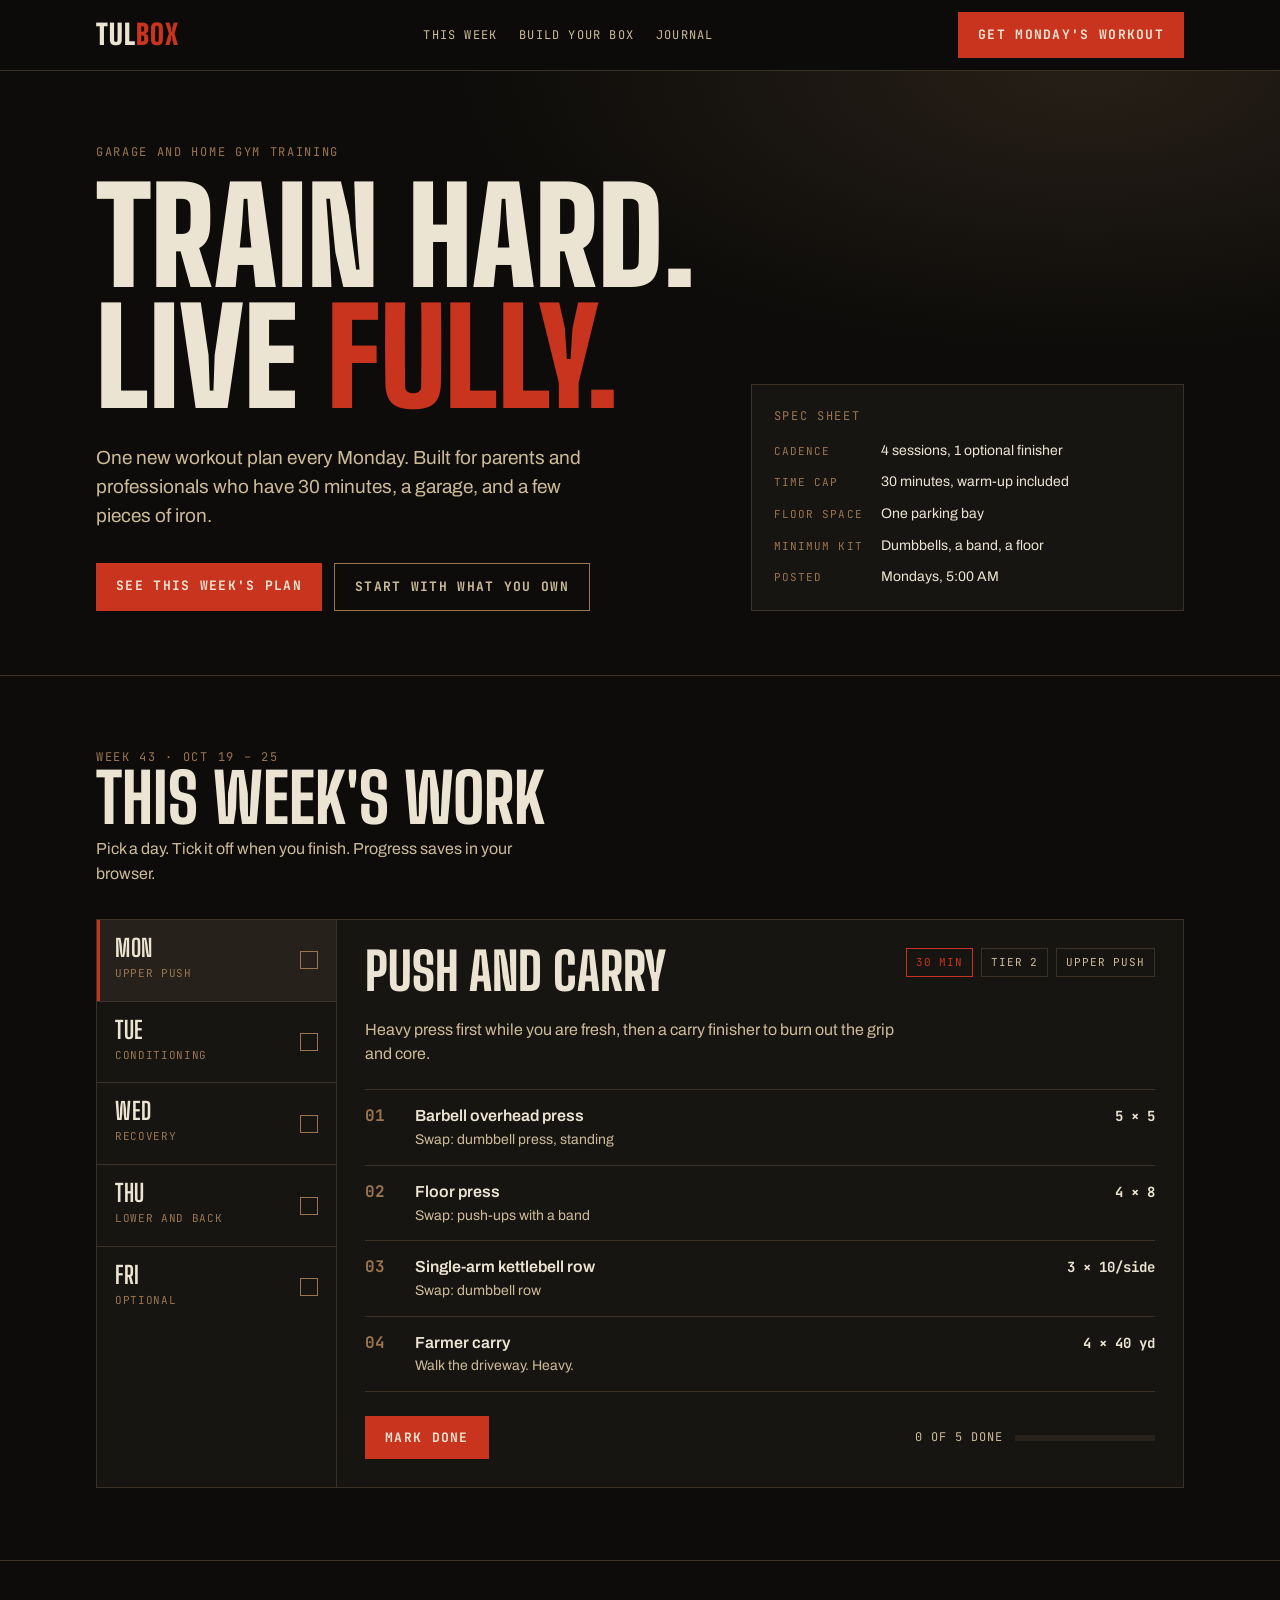
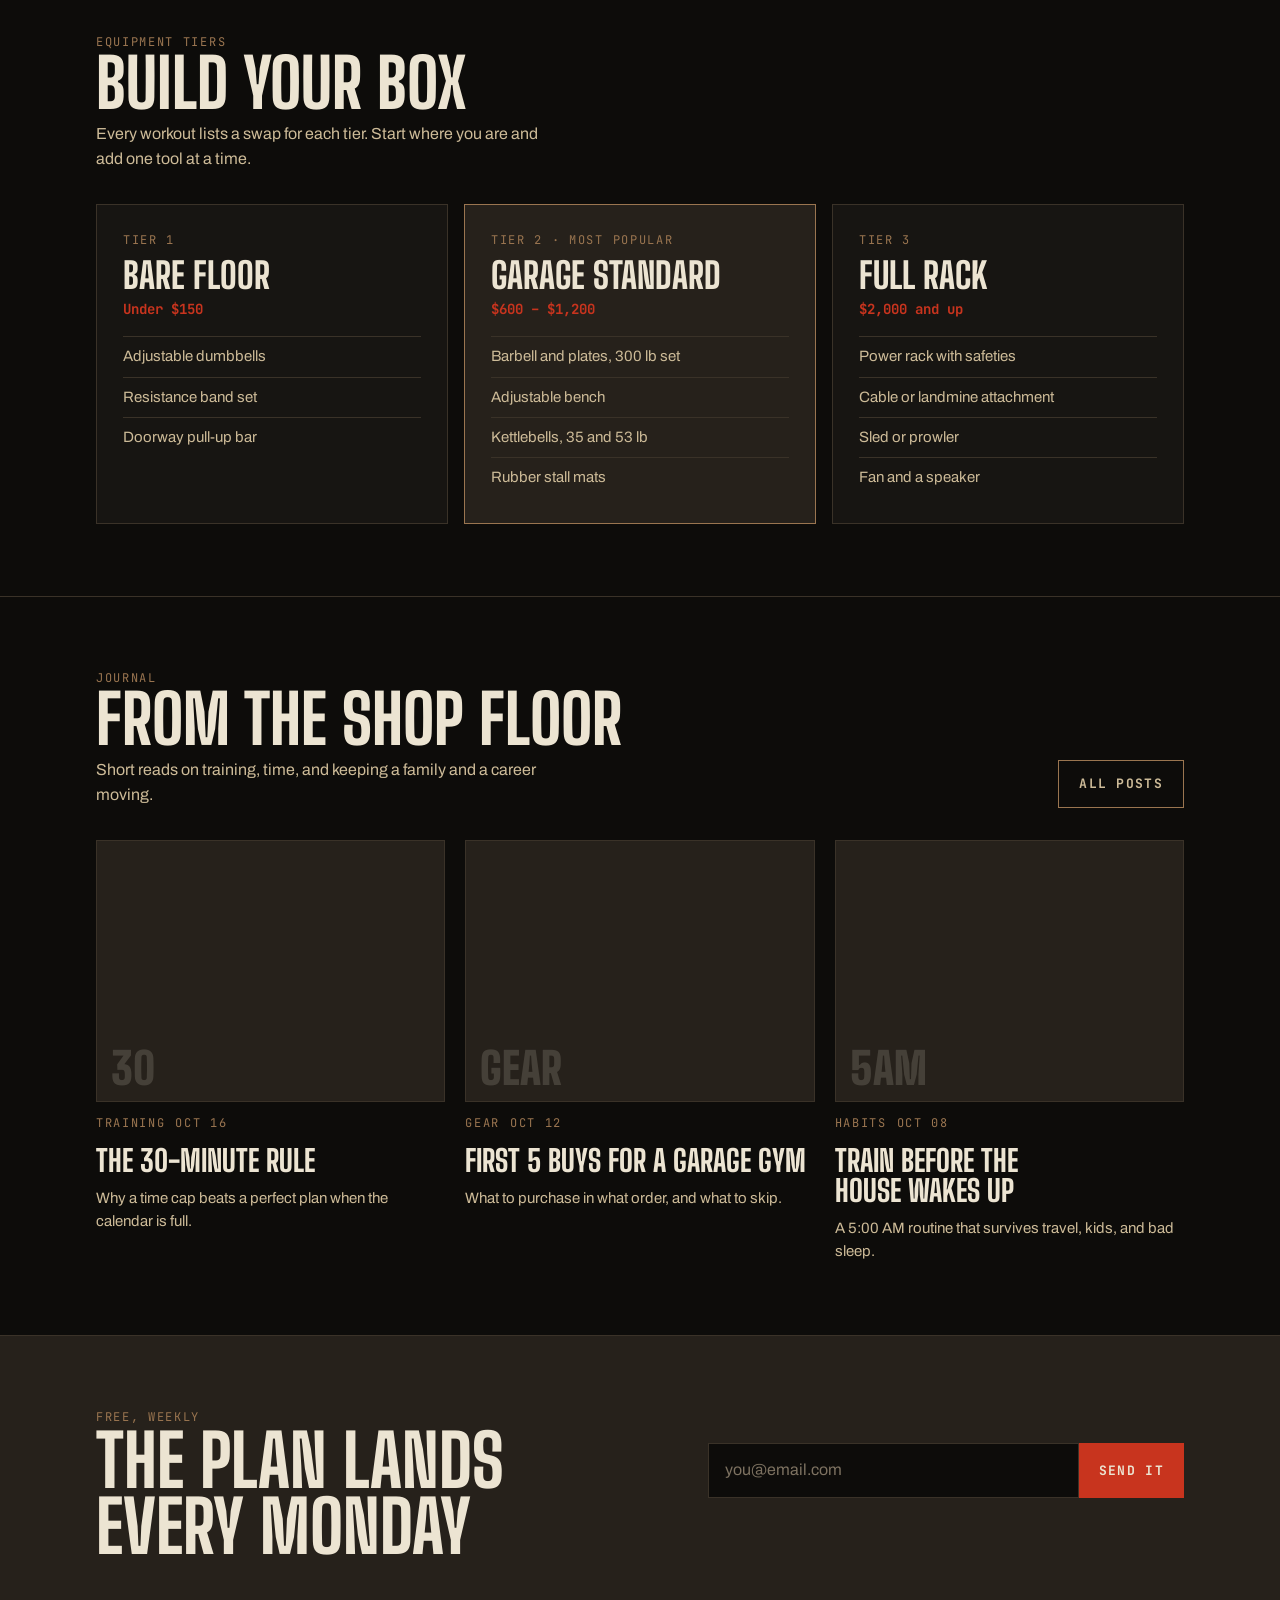
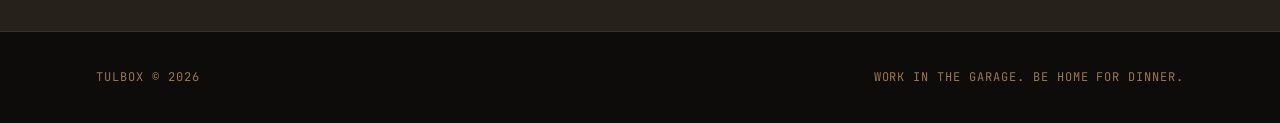
==== index.html @ aea4c3f9 "Add files via upload" ====
<!doctype html>
<html lang="en">
<head>
<meta charset="utf-8">
<meta name="viewport" content="width=device-width, initial-scale=1">
<title>TULBOX</title>
<meta name="description" content="Garage and home gym workouts for busy parents and professionals. A new plan every Monday.">
<link rel="stylesheet" href="https://fonts.googleapis.com/css2?family=Big+Shoulders+Display:wght@700;800;900&family=Archivo:wght@400;500;600&family=JetBrains+Mono:wght@500;700&display=swap">
<link rel="stylesheet" href="style.css">
</head>
<body>
<nav>
  <div class="wrap">
    <a class="logo" href="#top">TUL<span>BOX</span></a>
    <div class="links">
      <a href="#workouts">This week</a>
      <a href="#gear">Build your box</a>
      <a href="#journal">Journal</a>
    </div>
    <a class="btn" href="#join">Get Monday's workout</a>
  </div>
</nav>

<header class="hero" id="top">
  <div class="wrap grid">
    <div>
      <div class="eyebrow">Garage and home gym training</div>
      <h1 style="margin-top:14px">Train hard.<br>Live <em>fully.</em></h1>
      <p class="lead">One new workout plan every Monday. Built for parents and professionals who have 30 minutes, a garage, and a few pieces of iron.</p>
      <div class="cta">
        <a class="btn" href="#workouts">See this week's plan</a>
        <a class="btn ghost" href="#gear">Start with what you own</a>
      </div>
    </div>
    <aside class="spec" aria-label="How a week works">
      <div class="eyebrow">Spec sheet</div>
      <dl>
        <dt>Cadence</dt><dd>4 sessions, 1 optional finisher</dd>
        <dt>Time cap</dt><dd>30 minutes, warm-up included</dd>
        <dt>Floor space</dt><dd>One parking bay</dd>
        <dt>Minimum kit</dt><dd>Dumbbells, a band, a floor</dd>
        <dt>Posted</dt><dd>Mondays, 5:00 AM</dd>
      </dl>
    </aside>
  </div>
</header>

<section id="workouts">
  <div class="wrap">
    <div class="head">
      <div>
        <div class="eyebrow" id="weekLabel">Week plan</div>
        <h2>This week's work</h2>
        <p>Pick a day. Tick it off when you finish. Progress saves in your browser.</p>
      </div>
    </div>
    <div class="board">
      <div class="days" role="tablist" aria-label="Workout days" id="days"></div>
      <div class="panel" id="panel" role="tabpanel"></div>
    </div>
  </div>
</section>

<section id="gear">
  <div class="wrap">
    <div class="head">
      <div>
        <div class="eyebrow">Equipment tiers</div>
        <h2>Build your box</h2>
        <p>Every workout lists a swap for each tier. Start where you are and add one tool at a time.</p>
      </div>
    </div>
    <div class="tiers">
      <article class="tier">
        <div class="eyebrow">Tier 1</div>
        <h3>Bare floor</h3>
        <div class="price">Under $150</div>
        <ul><li>Adjustable dumbbells</li><li>Resistance band set</li><li>Doorway pull-up bar</li></ul>
      </article>
      <article class="tier feat">
        <div class="eyebrow">Tier 2 · Most popular</div>
        <h3>Garage standard</h3>
        <div class="price">$600 – $1,200</div>
        <ul><li>Barbell and plates, 300 lb set</li><li>Adjustable bench</li><li>Kettlebells, 35 and 53 lb</li><li>Rubber stall mats</li></ul>
      </article>
      <article class="tier">
        <div class="eyebrow">Tier 3</div>
        <h3>Full rack</h3>
        <div class="price">$2,000 and up</div>
        <ul><li>Power rack with safeties</li><li>Cable or landmine attachment</li><li>Sled or prowler</li><li>Fan and a speaker</li></ul>
      </article>
    </div>
  </div>
</section>

<section id="journal">
  <div class="wrap">
    <div class="head">
      <div>
        <div class="eyebrow">Journal</div>
        <h2>From the shop floor</h2>
        <p>Short reads on training, time, and keeping a family and a career moving.</p>
      </div>
      <a class="btn ghost" href="#journal">All posts</a>
    </div>
    <div class="posts" id="posts"></div>
  </div>
</section>

<section class="signup" id="join">
  <div class="wrap grid">
    <div>
      <div class="eyebrow">Free, weekly</div>
      <h2>The plan lands every Monday</h2>
    </div>
    <form id="form">
      <input type="email" id="email" placeholder="you@email.com" aria-label="Email address" required>
      <button class="btn" type="submit">Send it</button>
      <div class="msg" id="msg" role="status"></div>
    </form>
  </div>
</section>

<footer>
  <div class="wrap"><span>TULBOX © 2026</span><span>Work in the garage. Be home for dinner.</span></div>
</footer>
<script src="content/week.js"></script>
<script src="content/posts.js"></script>
<script src="app.js"></script>
</body>
</html>
---- style.css ----
/* Layout: dark single-theme workshop. Sticky nav, big stacked wordmark hero, interactive weekly board, gear tiers, journal grid. Edit the WEEK and POSTS arrays in the script to change content. */
:root{
  --black:#0d0c0a;
  --char:#171512;
  --soil:#26211b;
  --line:#3a3228;
  --clay:#9a7550;
  --sand:#cdbb98;
  --bone:#ece4d2;
  --red:#c8341e;
  --display:'Big Shoulders Display','Arial Narrow',Impact,sans-serif;
  --body:'Archivo',system-ui,-apple-system,'Segoe UI',sans-serif;
  --mono:'JetBrains Mono',ui-monospace,Consolas,monospace;
  color-scheme:dark;
}
*{box-sizing:border-box}
html{scroll-behavior:smooth}
body{background:var(--black);color:var(--bone);font-family:var(--body);font-size:16px;line-height:1.55;margin:0}
a{color:inherit}
.wrap{max-width:1120px;margin:0 auto;padding-left:max(16px,env(safe-area-inset-left,0px));padding-right:max(16px,env(safe-area-inset-right,0px))}
:focus-visible{outline:2px solid var(--red);outline-offset:3px}
.eyebrow{font-family:var(--mono);font-size:12px;letter-spacing:.14em;text-transform:uppercase;color:var(--clay)}
h1,h2,h3{font-family:var(--display);text-transform:uppercase;line-height:.92;margin:0;text-wrap:balance;font-weight:800}

/* nav */
nav{position:sticky;top:env(safe-area-inset-top,0px);z-index:10;background:rgba(13,12,10,.92);backdrop-filter:blur(8px);border-bottom:1px solid var(--line)}
nav .wrap{display:flex;align-items:center;justify-content:space-between;gap:16px;padding-block:12px;flex-wrap:wrap}
.logo{font-family:var(--display);font-weight:900;font-size:28px;letter-spacing:.04em;text-decoration:none}
.logo span{color:var(--red)}
.links{display:flex;gap:22px;flex-wrap:wrap}
.links a{font-family:var(--mono);font-size:12px;letter-spacing:.1em;text-transform:uppercase;text-decoration:none;color:var(--sand)}
.links a:hover{color:var(--bone)}
.btn{display:inline-block;background:var(--red);color:var(--bone);font-family:var(--mono);font-weight:700;font-size:13px;letter-spacing:.1em;text-transform:uppercase;text-decoration:none;padding:13px 20px;border:0;cursor:pointer}
.btn:hover{background:#e0412a}
.btn.ghost{background:transparent;border:1px solid var(--clay);color:var(--sand)}
.btn.ghost:hover{background:var(--soil)}

/* hero */
.hero{padding-block:72px 64px;border-bottom:1px solid var(--line);background:
  radial-gradient(900px 400px at 85% 0%,rgba(154,117,80,.18),transparent 70%),var(--black)}
.hero .grid{display:grid;grid-template-columns:1.4fr 1fr;gap:48px;align-items:end}
.hero h1{font-size:clamp(56px,11vw,132px);font-weight:900}
.hero h1 em{font-style:normal;color:var(--red)}
.hero p.lead{font-size:19px;color:var(--sand);max-width:46ch;margin:24px 0 32px}
.cta{display:flex;gap:12px;flex-wrap:wrap}
.spec{border:1px solid var(--line);background:var(--char);padding:22px;min-width:0}
.spec dl{margin:14px 0 0;display:grid;grid-template-columns:auto 1fr;gap:10px 18px;font-size:14px}
.spec dt{font-family:var(--mono);font-size:11px;letter-spacing:.1em;text-transform:uppercase;color:var(--clay);padding-top:3px}
.spec dd{margin:0}

section{padding-block:72px;border-bottom:1px solid var(--line)}
.head{display:flex;justify-content:space-between;align-items:end;gap:24px;flex-wrap:wrap;margin-bottom:32px}
.head h2{font-size:clamp(40px,6vw,68px)}
.head p{margin:8px 0 0;color:var(--sand);max-width:50ch}

/* workout board */
.board{display:grid;grid-template-columns:240px 1fr;border:1px solid var(--line);background:var(--char)}
.days{display:flex;flex-direction:column;border-right:1px solid var(--line);min-width:0}
.day{all:unset;box-sizing:border-box;cursor:pointer;display:flex;justify-content:space-between;align-items:center;gap:8px;padding:16px 18px;border-bottom:1px solid var(--line)}
.day:last-child{border-bottom:0}
.day:hover{background:var(--soil)}
.day[aria-selected="true"]{background:var(--soil);box-shadow:inset 3px 0 0 var(--red)}
.day:focus-visible{outline:2px solid var(--red);outline-offset:-2px}
.day b{font-family:var(--display);font-size:24px;letter-spacing:.03em;text-transform:uppercase;display:block;line-height:1}
.day small{font-family:var(--mono);font-size:11px;color:var(--clay);letter-spacing:.06em;text-transform:uppercase}
.tick{width:18px;height:18px;border:1.5px solid var(--clay);flex:none}
.day.done .tick{background:var(--red);border-color:var(--red)}
.panel{padding:28px;min-width:0}
.panel header{display:flex;justify-content:space-between;gap:16px;flex-wrap:wrap;align-items:start;margin-bottom:22px}
.panel h3{font-size:clamp(34px,5vw,52px)}
.meta{display:flex;gap:8px;flex-wrap:wrap}
.chip{font-family:var(--mono);font-size:11px;letter-spacing:.08em;text-transform:uppercase;border:1px solid var(--line);padding:5px 9px;color:var(--sand)}
.chip.hot{border-color:var(--red);color:var(--red)}
.note{color:var(--sand);max-width:60ch;margin:0 0 22px}
.moves{list-style:none;padding:0;margin:0;border-top:1px solid var(--line)}
.moves li{display:grid;grid-template-columns:36px 1fr auto;gap:14px;align-items:baseline;padding:14px 0;border-bottom:1px solid var(--line)}
.moves .n{font-family:var(--mono);font-weight:700;color:var(--clay)}
.moves .m{font-weight:600;min-width:0}
.moves .m span{display:block;font-weight:400;font-size:14px;color:var(--sand)}
.moves .rx{font-family:var(--mono);font-weight:700;font-size:14px;color:var(--bone);white-space:nowrap}
.foot{display:flex;justify-content:space-between;gap:16px;flex-wrap:wrap;align-items:center;margin-top:24px}
.week{display:flex;align-items:center;gap:12px;font-family:var(--mono);font-size:12px;letter-spacing:.08em;text-transform:uppercase;color:var(--sand)}
.bar{width:140px;height:6px;background:var(--soil)}
.bar i{display:block;height:100%;background:var(--red);width:0;transition:width .3s}

/* gear tiers */
.tiers{display:grid;grid-template-columns:repeat(auto-fit,minmax(240px,1fr));gap:16px}
.tier{background:var(--char);border:1px solid var(--line);padding:26px;min-width:0}
.tier h3{font-size:36px;margin:10px 0 6px}
.tier .price{font-family:var(--mono);color:var(--red);font-weight:700;font-size:14px}
.tier ul{margin:16px 0 0;padding:0;list-style:none;font-size:15px;color:var(--sand)}
.tier li{padding:8px 0;border-top:1px solid var(--line)}
.tier.feat{background:var(--soil);border-color:var(--clay)}

/* journal */
.posts{display:grid;grid-template-columns:repeat(auto-fit,minmax(260px,1fr));gap:20px}
.post{display:flex;flex-direction:column;gap:12px;text-decoration:none;min-width:0}
.thumb{aspect-ratio:4/3;max-width:100%;background:var(--soil);position:relative;overflow:hidden;border:1px solid var(--line)}
.thumb::after{content:attr(data-label);position:absolute;left:14px;bottom:12px;font-family:var(--display);font-weight:900;font-size:44px;text-transform:uppercase;color:rgba(236,228,210,.16);line-height:.9}
.post:hover .thumb{border-color:var(--red)}
.post h3{font-size:30px;line-height:1}
.post p{margin:0;color:var(--sand);font-size:15px}
.post .eyebrow{display:flex;gap:10px}

/* signup */
.signup{background:var(--soil)}
.signup .grid{display:grid;grid-template-columns:1.2fr 1fr;gap:40px;align-items:center}
.signup h2{font-size:clamp(40px,6vw,72px)}
form{display:flex;gap:0;flex-wrap:wrap}
input[type=email]{flex:1 1 220px;min-width:0;background:var(--black);border:1px solid var(--line);color:var(--bone);padding:14px 16px;font:inherit;border-radius:0}
input[type=email]::placeholder{color:#7d7261}
.msg{flex-basis:100%;font-family:var(--mono);font-size:12px;color:var(--sand);margin-top:10px;min-height:1.4em}
footer{padding-block:36px}
footer .wrap{display:flex;justify-content:space-between;gap:16px;flex-wrap:wrap;color:var(--clay);font-family:var(--mono);font-size:12px;letter-spacing:.08em;text-transform:uppercase}

@media (max-width:820px){
  .hero .grid,.signup .grid{grid-template-columns:1fr;gap:32px}
  .board{grid-template-columns:1fr}
  .days{flex-direction:row;overflow-x:auto;border-right:0;border-bottom:1px solid var(--line)}
  .day{flex:0 0 auto;min-width:112px;border-bottom:0;border-right:1px solid var(--line)}
  .day[aria-selected="true"]{box-shadow:inset 0 -3px 0 var(--red)}
  .panel{padding:20px 16px}
  .links{display:none}
}
@media (prefers-reduced-motion:reduce){html{scroll-behavior:auto}.bar i{transition:none}}
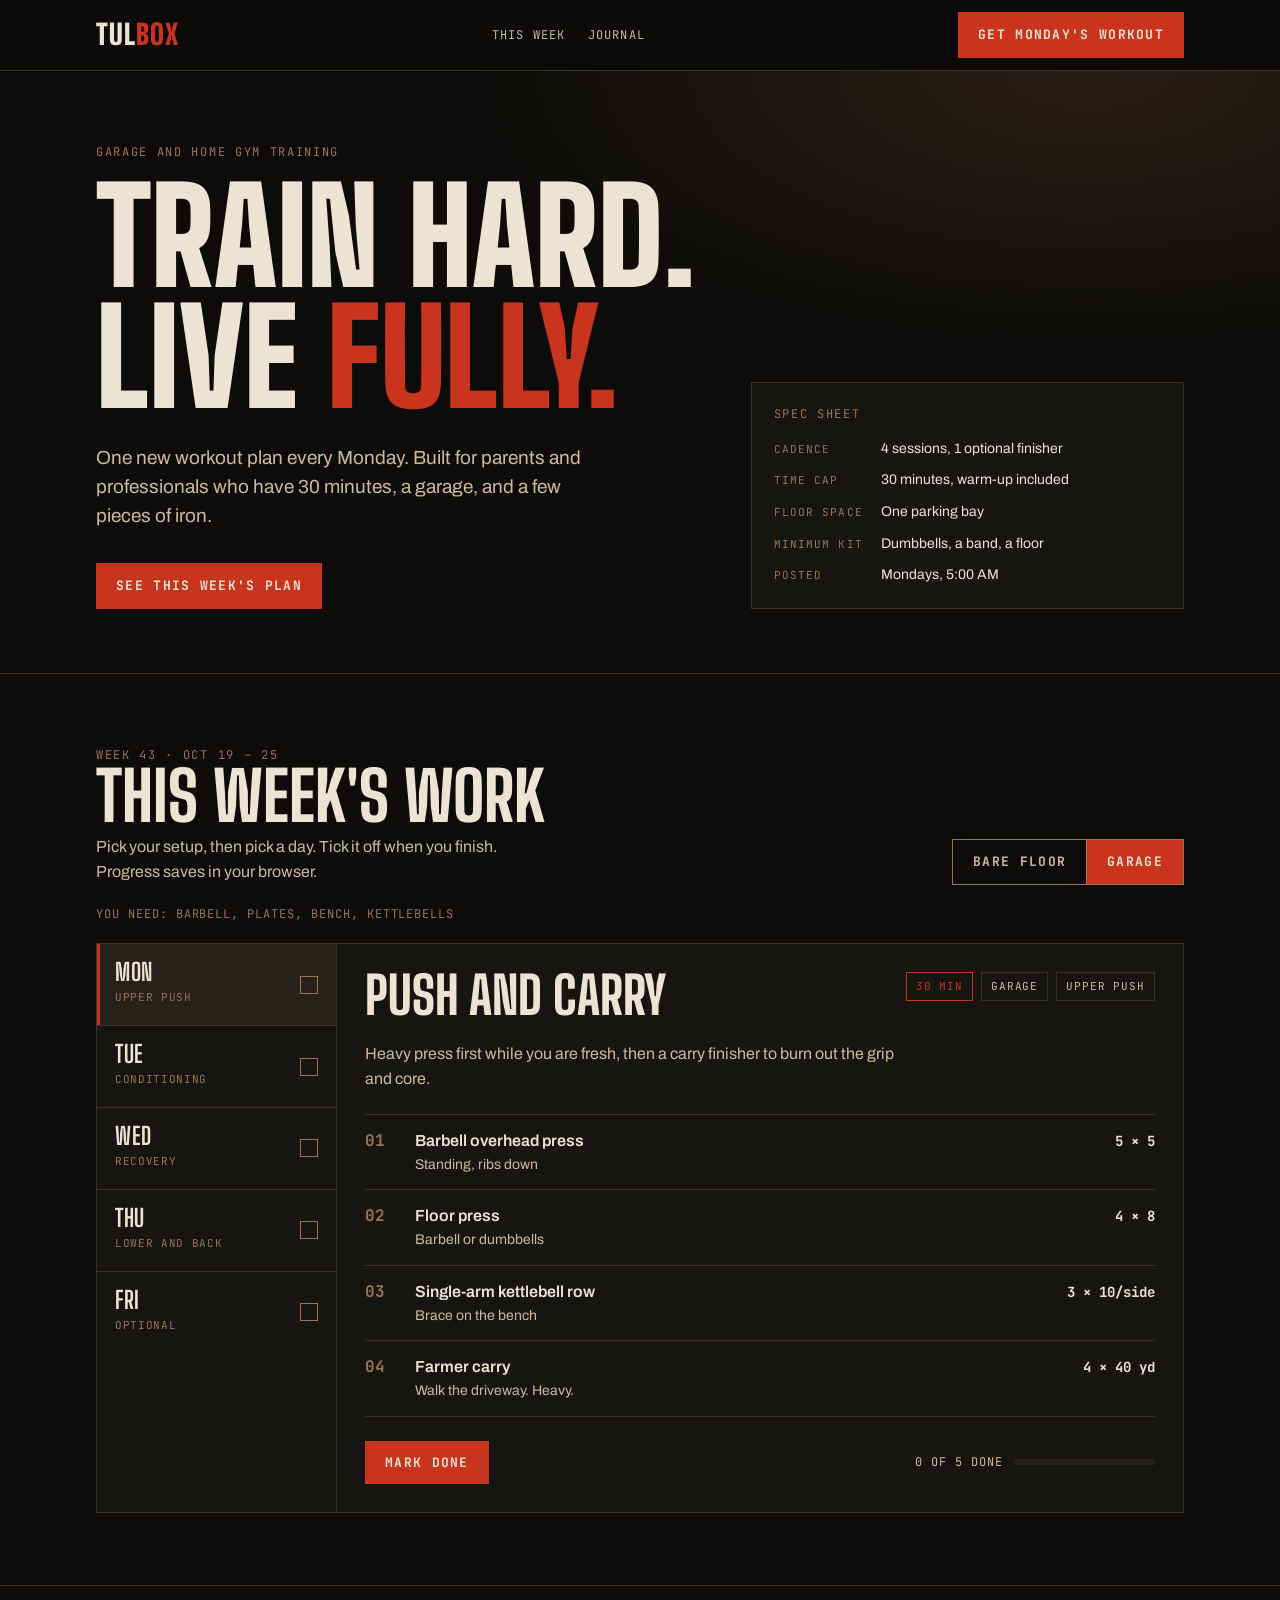
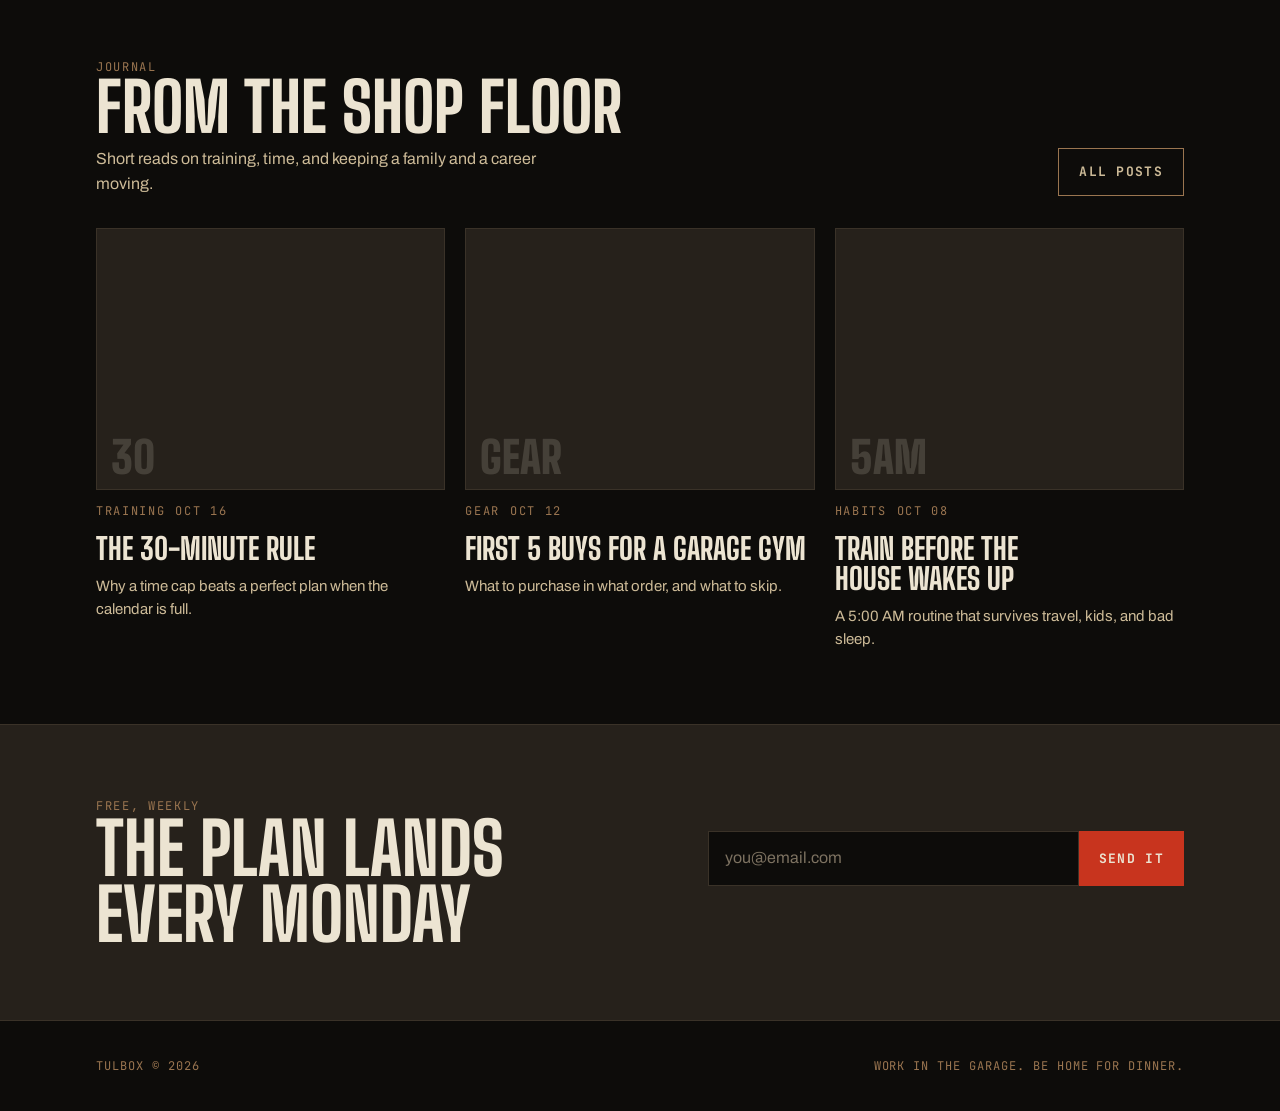
==== commit 80adb515: "Add files via upload" ====
--- a/index.html
+++ b/index.html
@@ -14,7 +14,6 @@
     <a class="logo" href="#top">TUL<span>BOX</span></a>
     <div class="links">
       <a href="#workouts">This week</a>
-      <a href="#gear">Build your box</a>
       <a href="#journal">Journal</a>
     </div>
     <a class="btn" href="#join">Get Monday's workout</a>
@@ -29,7 +28,6 @@
       <p class="lead">One new workout plan every Monday. Built for parents and professionals who have 30 minutes, a garage, and a few pieces of iron.</p>
       <div class="cta">
         <a class="btn" href="#workouts">See this week's plan</a>
-        <a class="btn ghost" href="#gear">Start with what you own</a>
       </div>
     </div>
     <aside class="spec" aria-label="How a week works">
@@ -51,44 +49,14 @@
       <div>
         <div class="eyebrow" id="weekLabel">Week plan</div>
         <h2>This week's work</h2>
-        <p>Pick a day. Tick it off when you finish. Progress saves in your browser.</p>
+        <p>Pick your setup, then pick a day. Tick it off when you finish. Progress saves in your browser.</p>
       </div>
+      <div class="tierbar" id="tierbar" role="group" aria-label="Equipment setup"></div>
     </div>
+    <p class="kit" id="kit"></p>
     <div class="board">
       <div class="days" role="tablist" aria-label="Workout days" id="days"></div>
       <div class="panel" id="panel" role="tabpanel"></div>
-    </div>
-  </div>
-</section>
-
-<section id="gear">
-  <div class="wrap">
-    <div class="head">
-      <div>
-        <div class="eyebrow">Equipment tiers</div>
-        <h2>Build your box</h2>
-        <p>Every workout lists a swap for each tier. Start where you are and add one tool at a time.</p>
-      </div>
-    </div>
-    <div class="tiers">
-      <article class="tier">
-        <div class="eyebrow">Tier 1</div>
-        <h3>Bare floor</h3>
-        <div class="price">Under $150</div>
-        <ul><li>Adjustable dumbbells</li><li>Resistance band set</li><li>Doorway pull-up bar</li></ul>
-      </article>
-      <article class="tier feat">
-        <div class="eyebrow">Tier 2 · Most popular</div>
-        <h3>Garage standard</h3>
-        <div class="price">$600 – $1,200</div>
-        <ul><li>Barbell and plates, 300 lb set</li><li>Adjustable bench</li><li>Kettlebells, 35 and 53 lb</li><li>Rubber stall mats</li></ul>
-      </article>
-      <article class="tier">
-        <div class="eyebrow">Tier 3</div>
-        <h3>Full rack</h3>
-        <div class="price">$2,000 and up</div>
-        <ul><li>Power rack with safeties</li><li>Cable or landmine attachment</li><li>Sled or prowler</li><li>Fan and a speaker</li></ul>
-      </article>
     </div>
   </div>
 </section>
--- a/style.css
+++ b/style.css
@@ -123,3 +123,12 @@
   .links{display:none}
 }
 @media (prefers-reduced-motion:reduce){html{scroll-behavior:auto}.bar i{transition:none}}
+
+/* tier toggle */
+.tierbar{display:flex;border:1px solid var(--clay)}
+.tierbar button{all:unset;box-sizing:border-box;cursor:pointer;font-family:var(--mono);font-weight:700;font-size:13px;letter-spacing:.1em;text-transform:uppercase;padding:12px 20px;color:var(--sand)}
+.tierbar button+button{border-left:1px solid var(--clay)}
+.tierbar button:hover{background:var(--soil)}
+.tierbar button[aria-pressed="true"]{background:var(--red);color:var(--bone)}
+.tierbar button:focus-visible{outline:2px solid var(--red);outline-offset:2px}
+.kit{font-family:var(--mono);font-size:12px;letter-spacing:.08em;text-transform:uppercase;color:var(--clay);margin:-12px 0 20px}
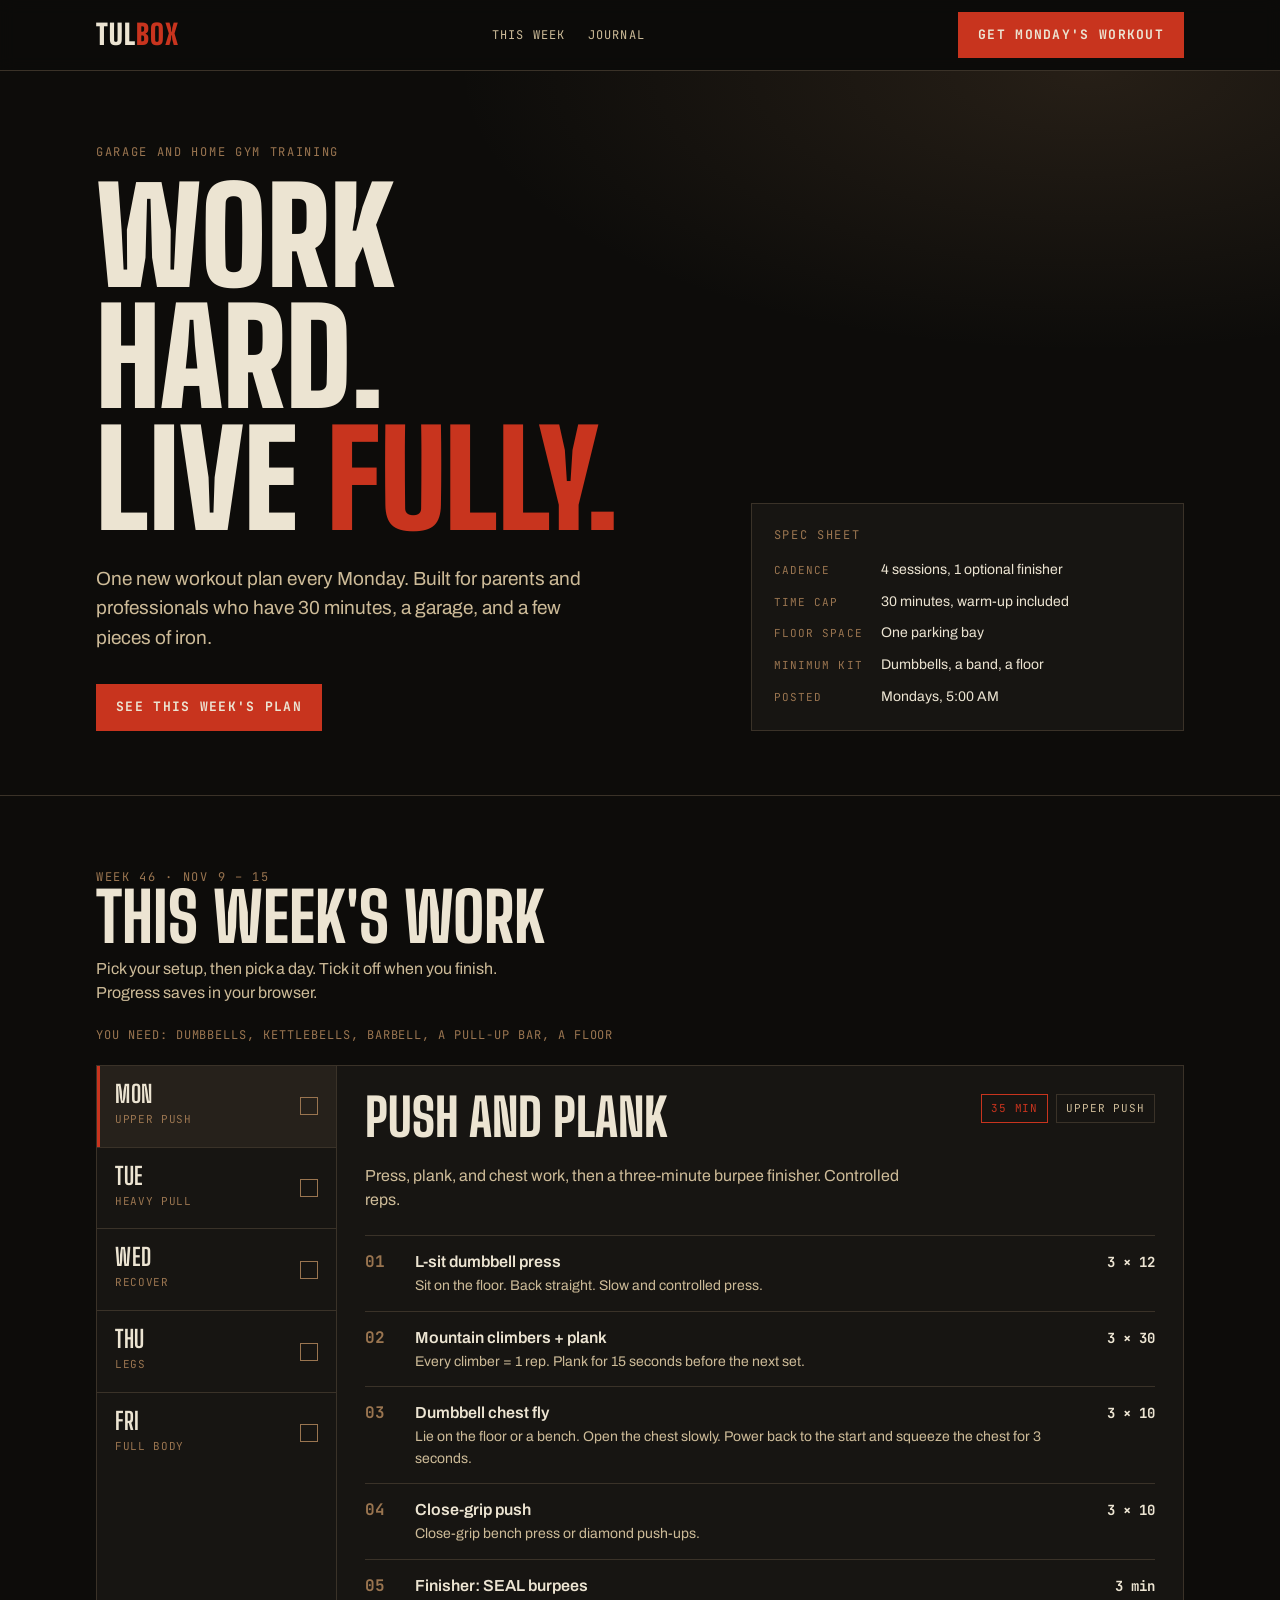
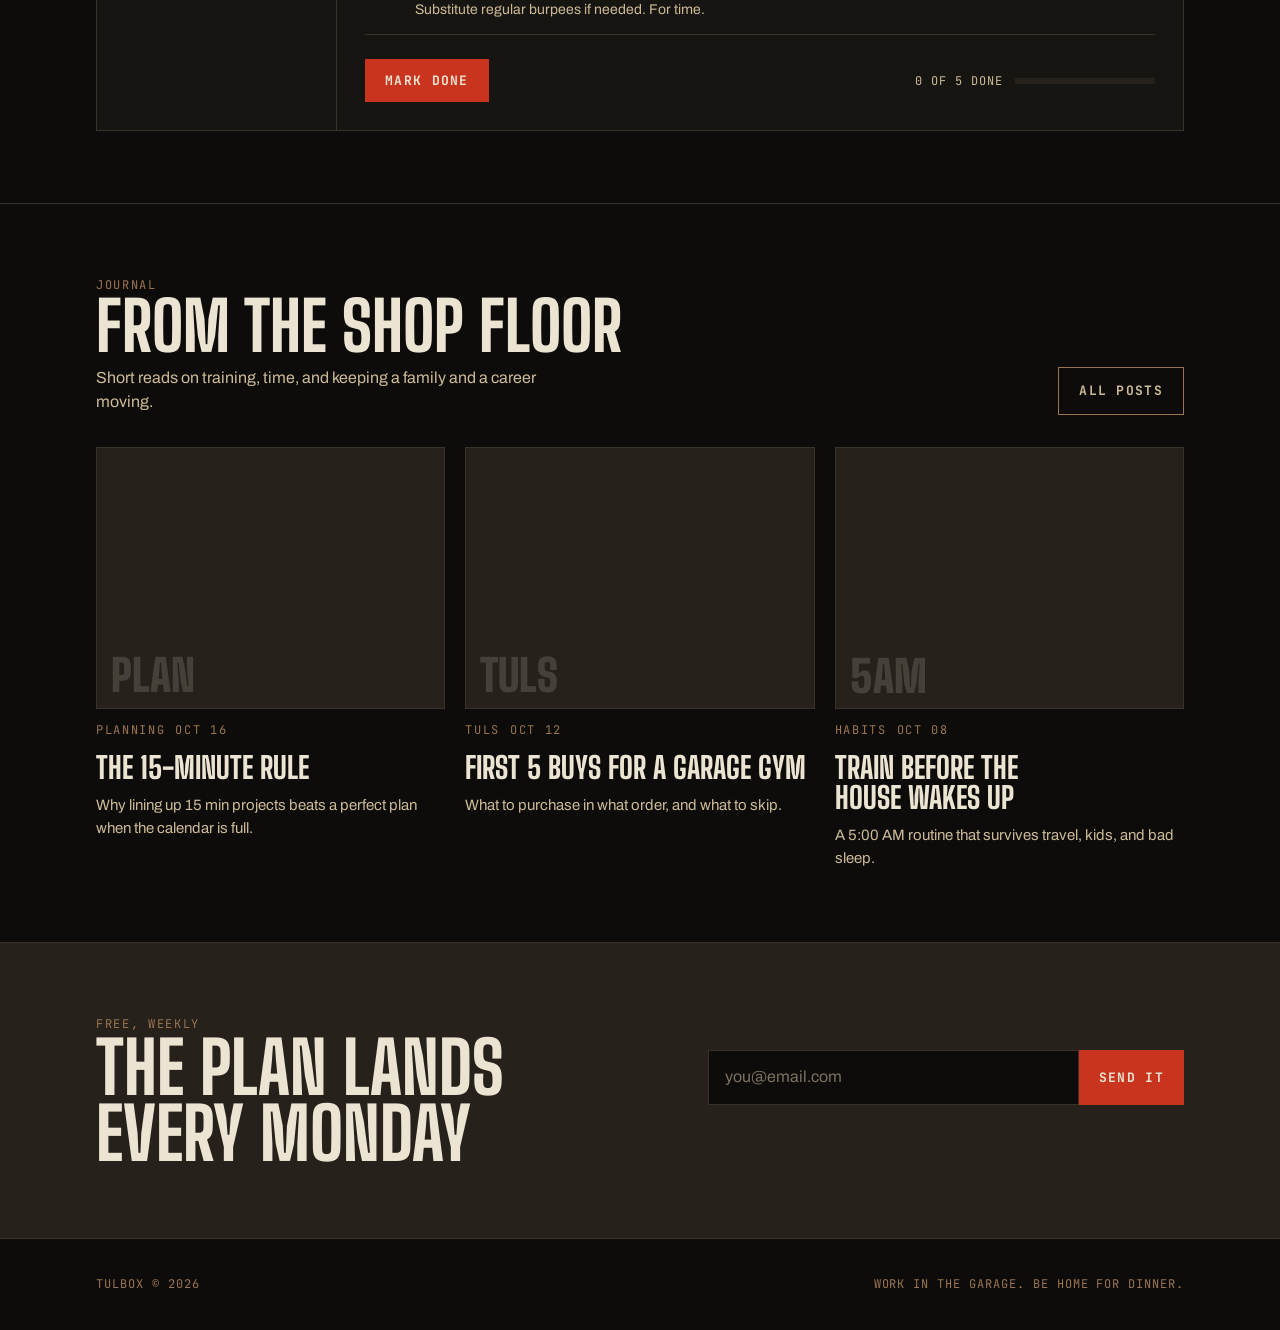
==== commit c8b1d65f: "Update header text from 'Train hard' to 'Work hard'" ====
--- a/index.html
+++ b/index.html
@@ -24,7 +24,7 @@
   <div class="wrap grid">
     <div>
       <div class="eyebrow">Garage and home gym training</div>
-      <h1 style="margin-top:14px">Train hard.<br>Live <em>fully.</em></h1>
+      <h1 style="margin-top:14px">Work hard.<br>Live <em>fully.</em></h1>
       <p class="lead">One new workout plan every Monday. Built for parents and professionals who have 30 minutes, a garage, and a few pieces of iron.</p>
       <div class="cta">
         <a class="btn" href="#workouts">See this week's plan</a>
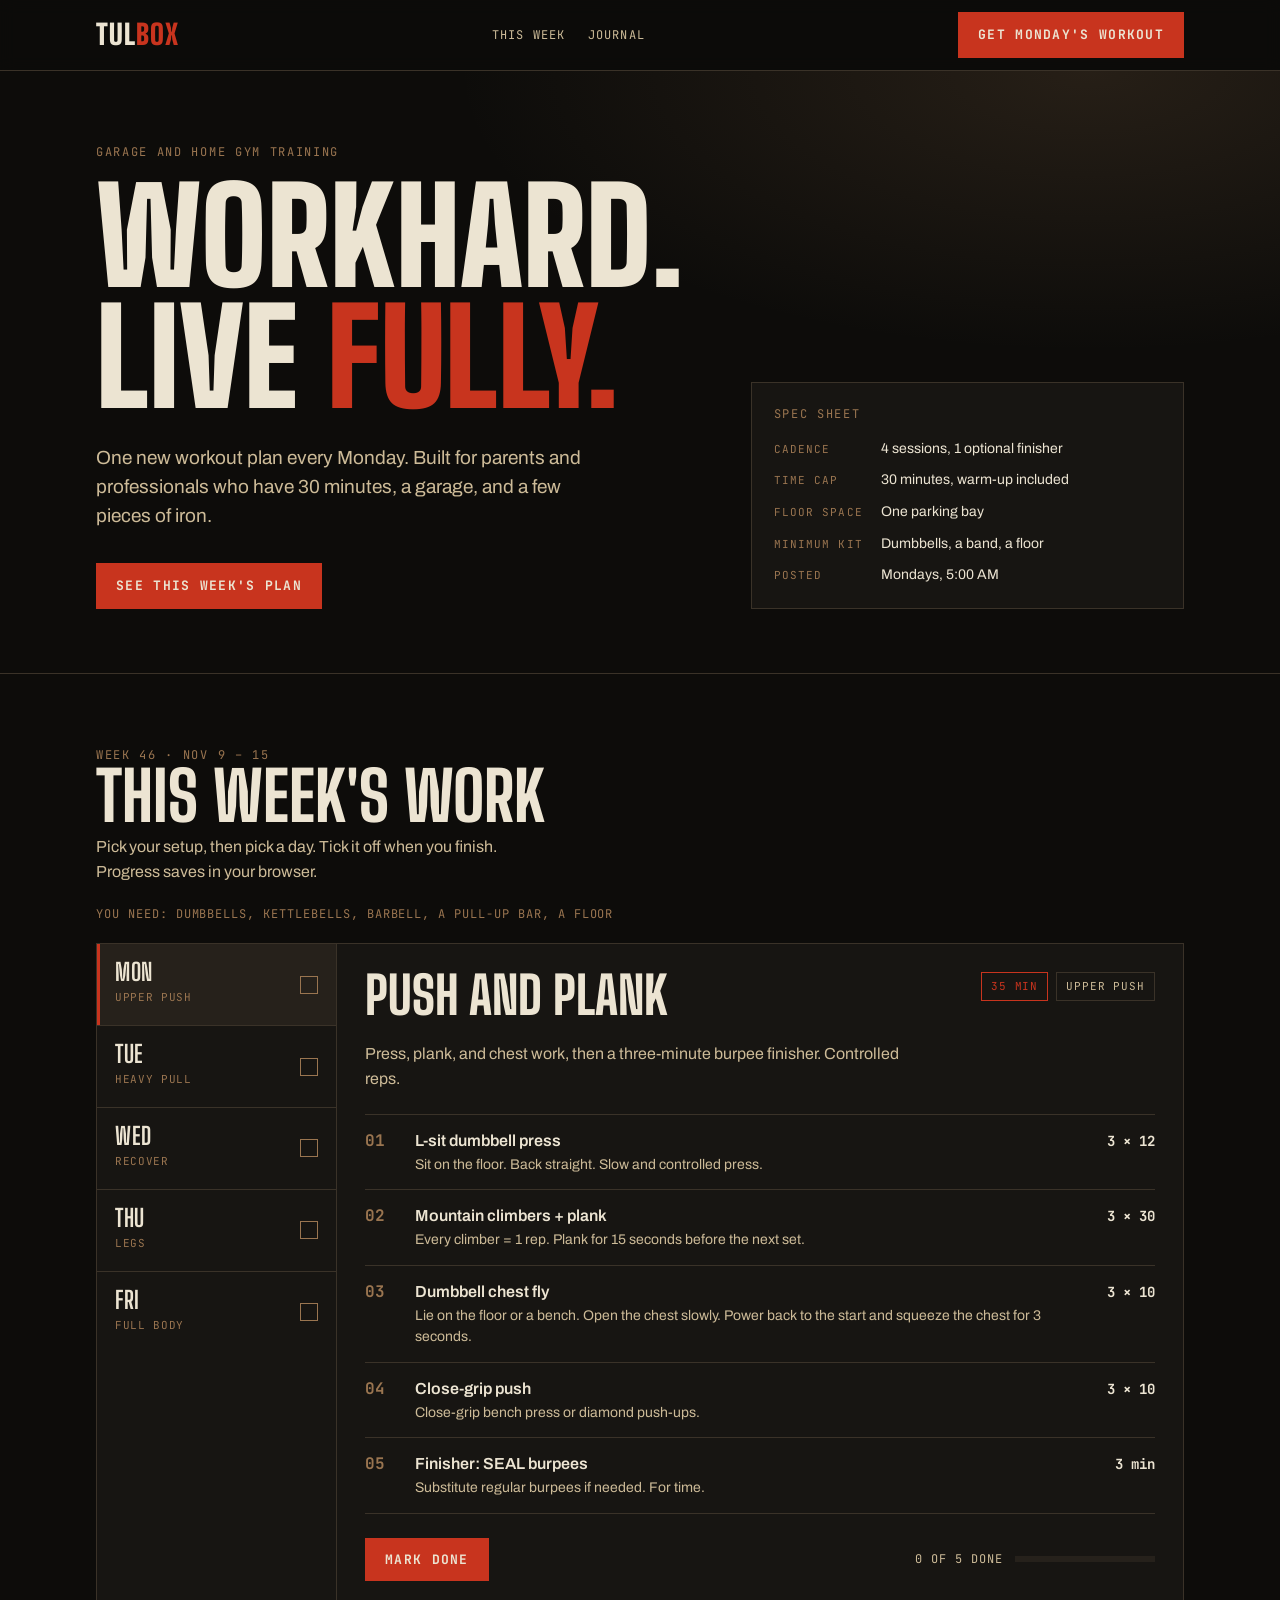
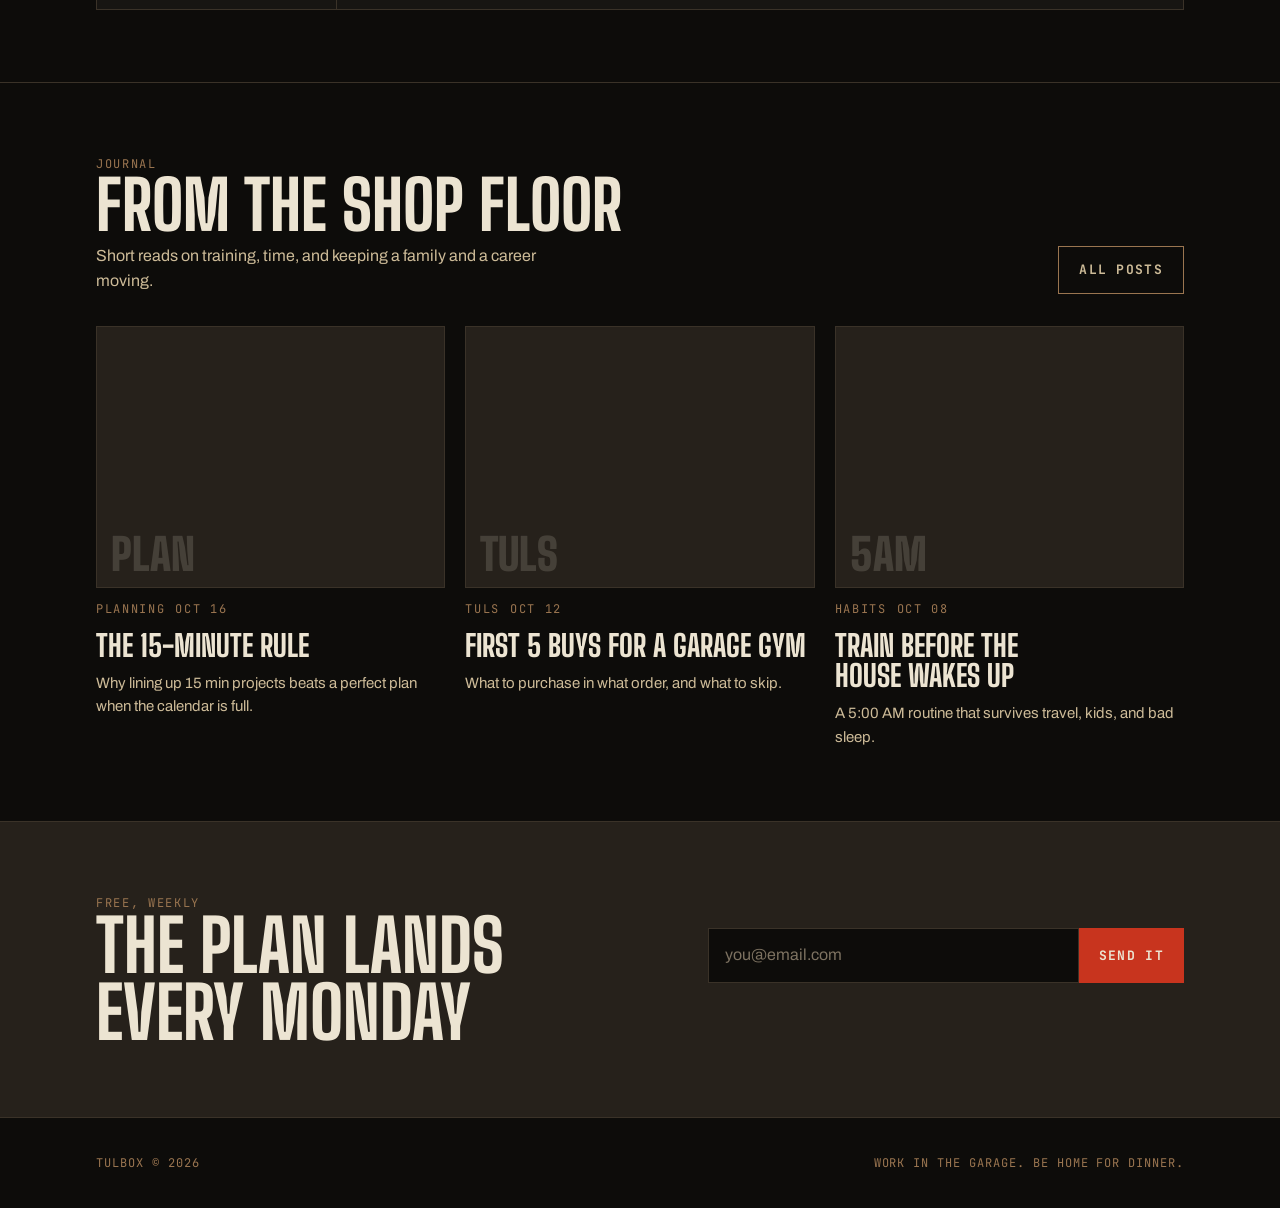
==== commit d89b4ceb: "Fix typo in header text from 'Work hard.' to 'Workhard.'" ====
--- a/index.html
+++ b/index.html
@@ -24,7 +24,7 @@
   <div class="wrap grid">
     <div>
       <div class="eyebrow">Garage and home gym training</div>
-      <h1 style="margin-top:14px">Work hard.<br>Live <em>fully.</em></h1>
+      <h1 style="margin-top:14px">Workhard.<br>Live <em>fully.</em></h1>
       <p class="lead">One new workout plan every Monday. Built for parents and professionals who have 30 minutes, a garage, and a few pieces of iron.</p>
       <div class="cta">
         <a class="btn" href="#workouts">See this week's plan</a>
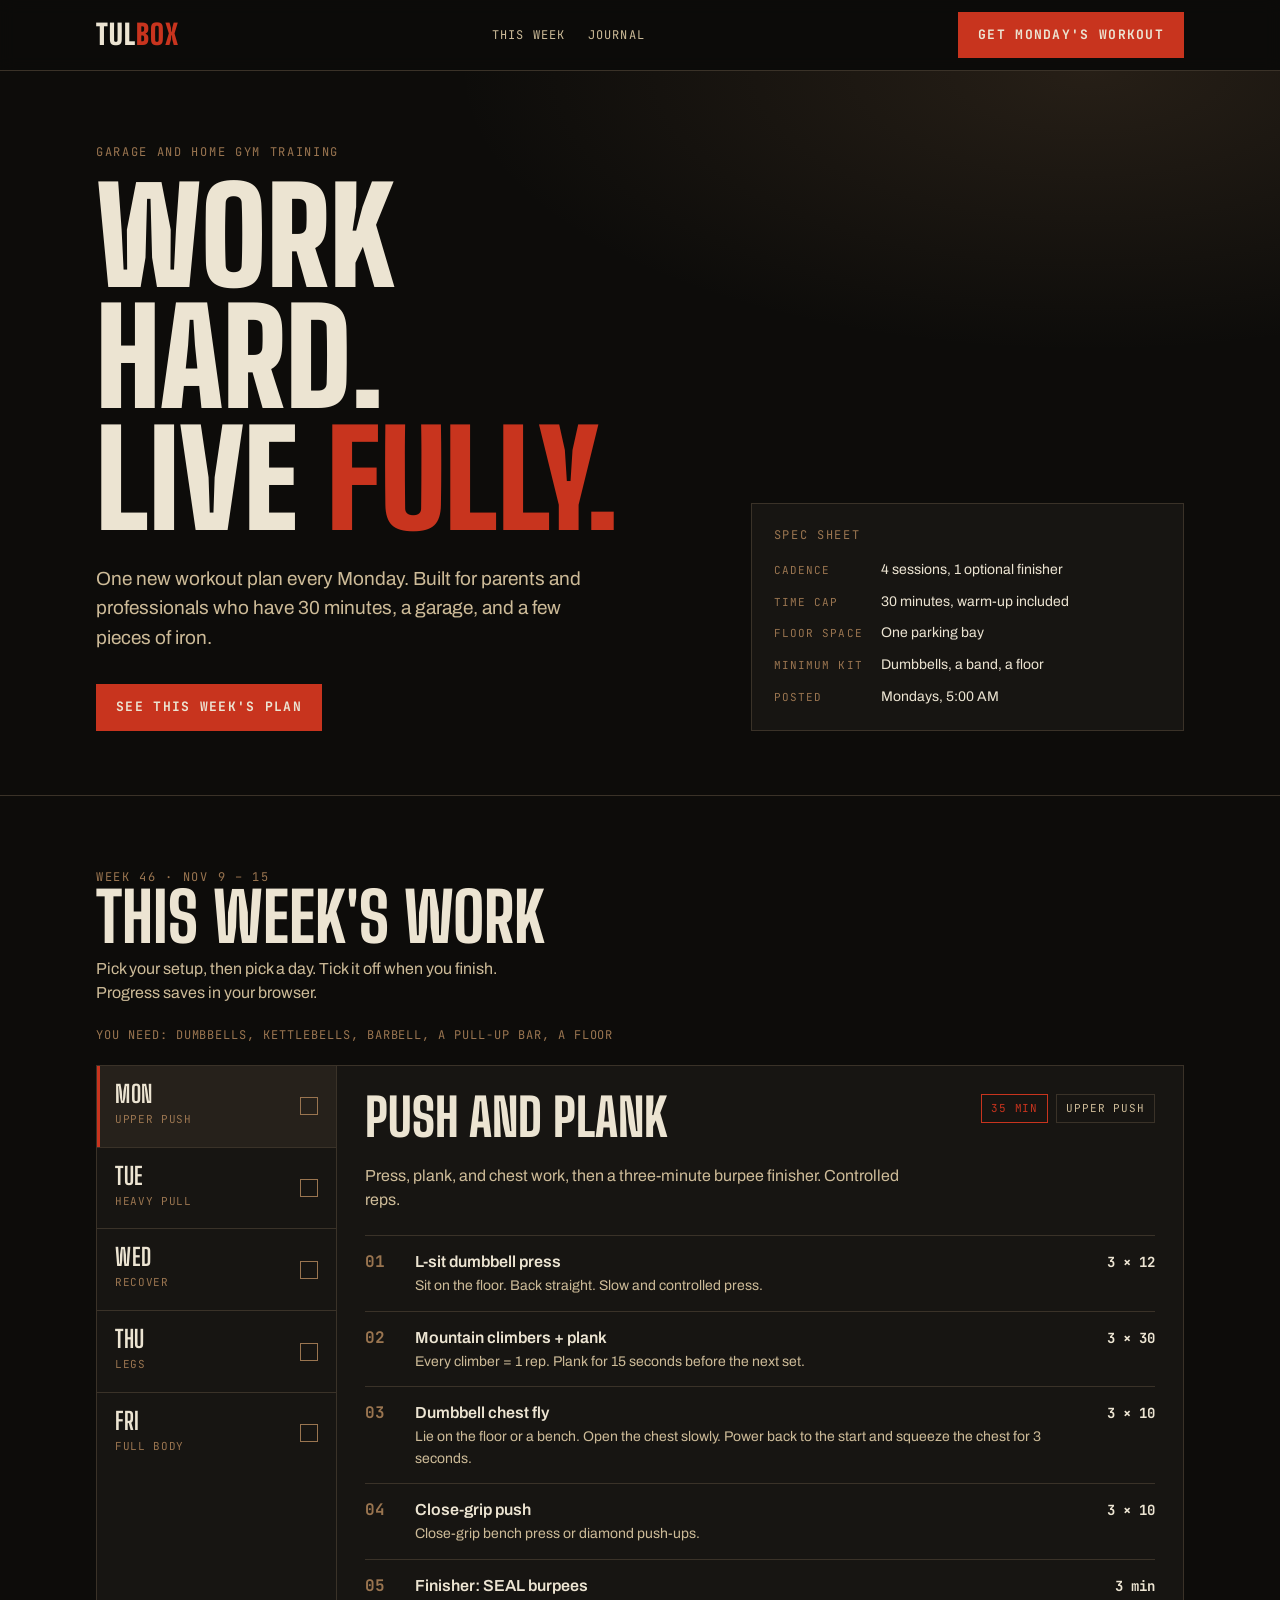
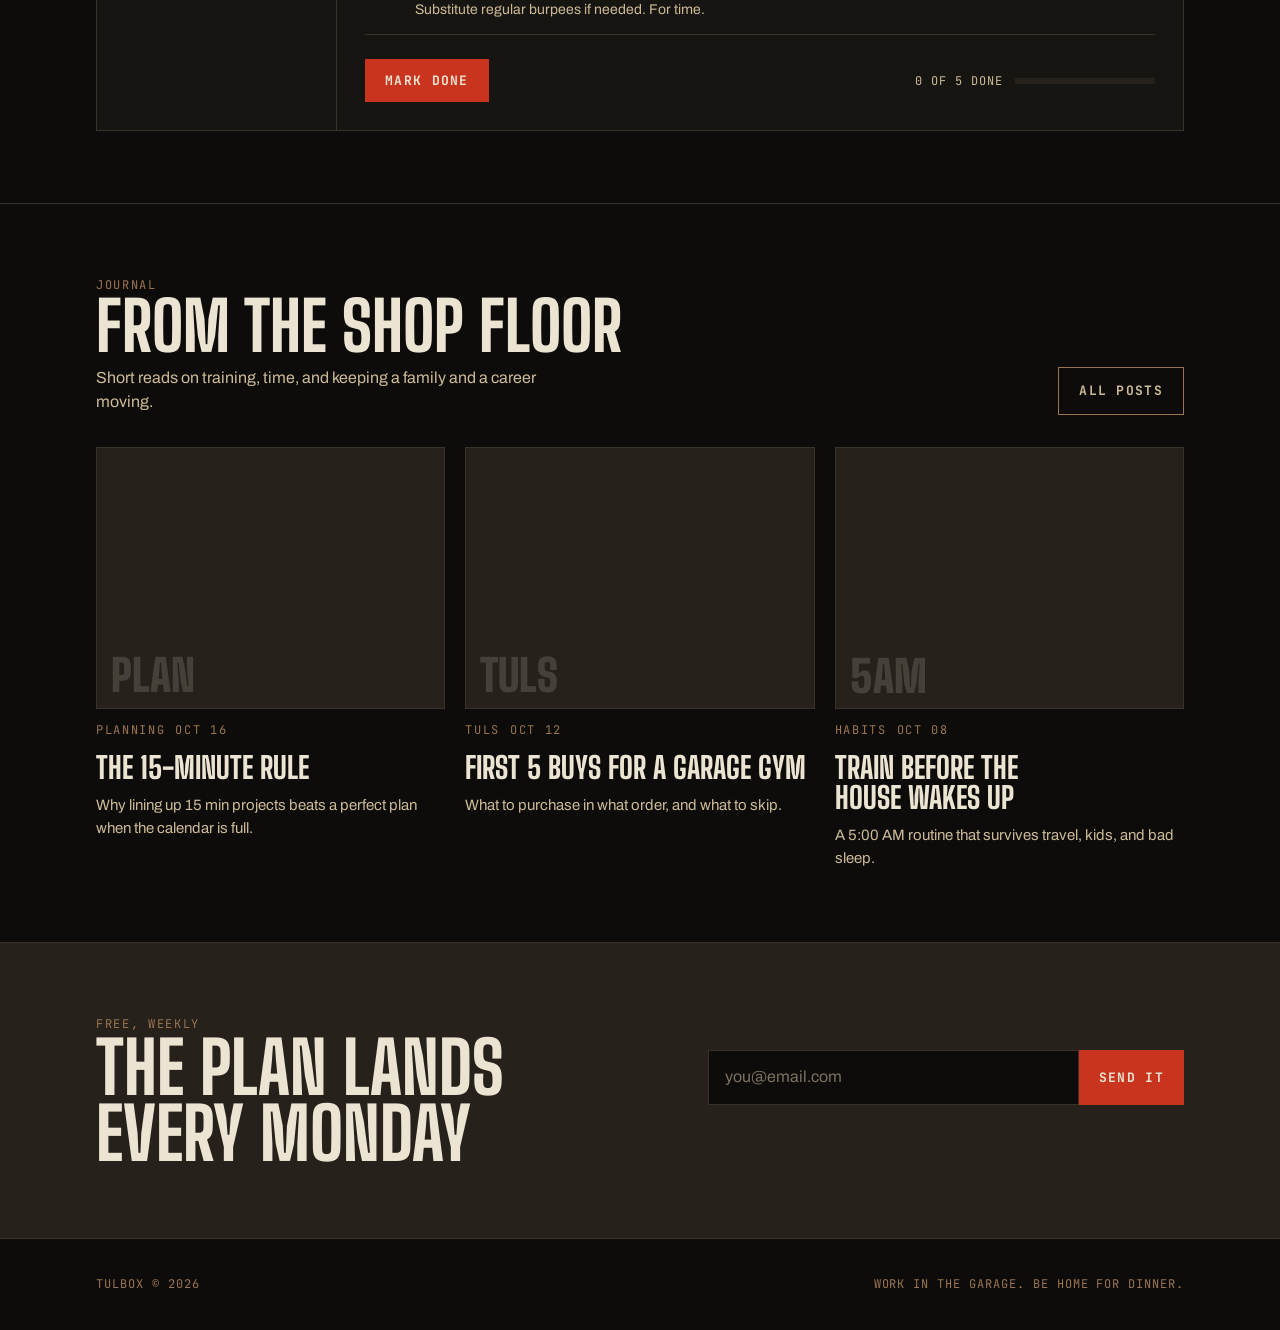
==== commit 83928b08: "Update header text from 'Train hard' to 'Work hard'" ====
--- a/index.html
+++ b/index.html
@@ -24,7 +24,7 @@
   <div class="wrap grid">
     <div>
       <div class="eyebrow">Garage and home gym training</div>
-      <h1 style="margin-top:14px">Workhard.<br>Live <em>fully.</em></h1>
+      <h1 style="margin-top:14px">Work hard.<br>Live <em>fully.</em></h1>
       <p class="lead">One new workout plan every Monday. Built for parents and professionals who have 30 minutes, a garage, and a few pieces of iron.</p>
       <div class="cta">
         <a class="btn" href="#workouts">See this week's plan</a>
